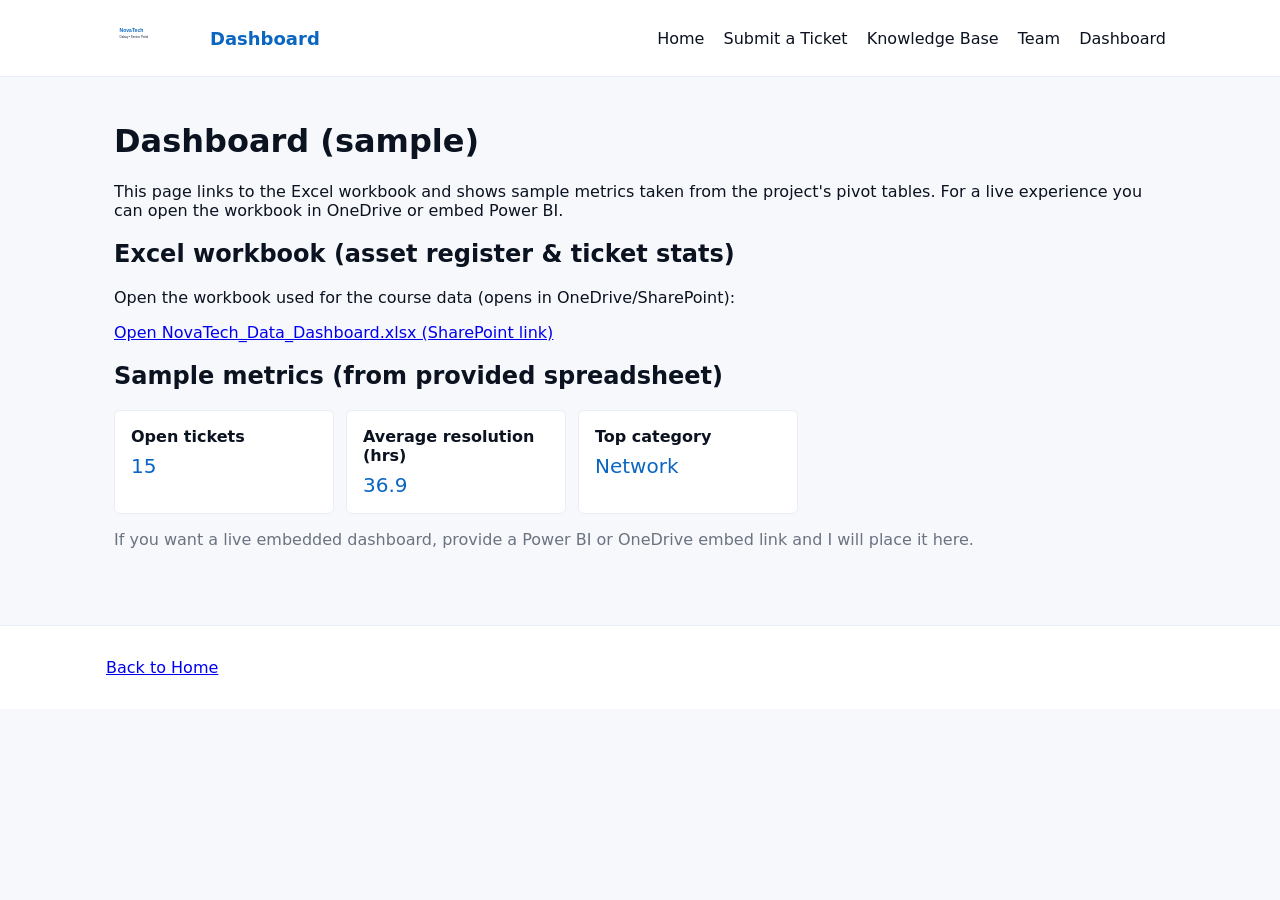
==== dashboard.html @ df5d6679 "initial scaffold: pages, styles, README, logo svg" ====
<!doctype html>
<html lang="en">
  <head>
    <meta charset="utf-8" />
    <meta name="viewport" content="width=device-width, initial-scale=1" />
    <title>Dashboard — NovaTech Portal</title>
    <link rel="stylesheet" href="/styles.css" />
  </head>
  <body>
    <header class="site-header small">
      <div class="container">
        <a class="brand" href="/index.html">
          <img src="/assets/logo.svg" alt="NovaTech Galaxy logo" class="logo" />
          <span class="brand-text">Dashboard</span>
        </a>
        <nav class="main-nav">
          <a href="/index.html">Home</a>
          <a href="/submit-ticket.html">Submit a Ticket</a>
          <a href="/knowledge-base.html">Knowledge Base</a>
          <a href="/team.html">Team</a>
          <a href="/dashboard.html">Dashboard</a>
        </nav>
      </div>
    </header>

    <main class="container">
      <h1>Dashboard (sample)</h1>
      <p>This page links to the Excel workbook and shows sample metrics taken from the project's pivot tables. For a live experience you can open the workbook in OneDrive or embed Power BI.</p>

      <section>
        <h2>Excel workbook (asset register & ticket stats)</h2>
        <p>Open the workbook used for the course data (opens in OneDrive/SharePoint):</p>
        <p><a href="https://advtechonline-my.sharepoint.com/personal/st10514673_rcconnect_edu_za/Documents/NovaTech_Data_Dashboard.xlsx%20(4).xlsx?web=1" target="_blank" rel="noopener">Open NovaTech_Data_Dashboard.xlsx (SharePoint link)</a></p>
      </section>

      <section>
        <h2>Sample metrics (from provided spreadsheet)</h2>
        <div class="cards">
          <div class="card"><strong>Open tickets</strong><div class="metric">15</div></div>
          <div class="card"><strong>Average resolution (hrs)</strong><div class="metric">36.9</div></div>
          <div class="card"><strong>Top category</strong><div class="metric">Network</div></div>
        </div>

        <p class="muted">If you want a live embedded dashboard, provide a Power BI or OneDrive embed link and I will place it here.</p>
      </section>
    </main>

    <footer class="site-footer">
      <div class="container">
        <p><a href="/index.html">Back to Home</a></p>
      </div>
    </footer>
  </body>
</html>
---- styles.css ----
/* Simple responsive styles for the NovaTech Portal scaffold */
:root{
  --bg:#0b1220;
  --panel:#ffffff;
  --accent:#0b66c2; /* blue */
  --muted:#6b7280;
  --max-width:1100px;
}
*{box-sizing:border-box}
body{font-family:Inter, ui-sans-serif, system-ui, -apple-system, "Segoe UI", Roboto, "Helvetica Neue", Arial; margin:0; color:#0b1220; background:#f6f8fb}
.container{max-width:var(--max-width); margin:0 auto; padding:24px}
.site-header{background:#fff; border-bottom:1px solid #e6eef9}
.site-header .container{display:flex; align-items:center; justify-content:space-between}
.brand{display:flex; align-items:center; gap:12px; text-decoration:none}
.logo{width:84px; height:auto}
.brand-text{font-weight:700; color:var(--accent); font-size:18px}
.main-nav a{margin-left:14px; text-decoration:none; color:#0b1220}
.hero{padding:28px 0}
.hero h1{margin:0 0 8px; color:var(--accent)}
.lead{color:var(--muted)}
.links{padding-left:16px}
.site-footer{background:#fff; border-top:1px solid #e6eef9; margin-top:36px}
.site-footer .container{padding:16px}
.team-grid{display:grid; grid-template-columns:repeat(auto-fit,minmax(220px,1fr)); gap:16px}
.team-card{background:#fff; border:1px solid #e8eef6; padding:16px; border-radius:6px}
.role{color:var(--muted); margin-top:6px}
.tech-table{width:100%; border-collapse:collapse; margin:16px 0}
.tech-table th, .tech-table td{border:1px solid #eef3fb; padding:8px}
.cards{display:flex; gap:12px; flex-wrap:wrap}
.card{background:#fff; border:1px solid #e8eef6; padding:16px; border-radius:6px; width:220px}
.metric{font-size:20px; color:var(--accent); margin-top:8px}
.muted{color:var(--muted)}
@media (max-width:700px){
  .site-header .container{flex-direction:column; align-items:flex-start; gap:12px}
  .main-nav{display:flex; gap:8px; flex-wrap:wrap}
}
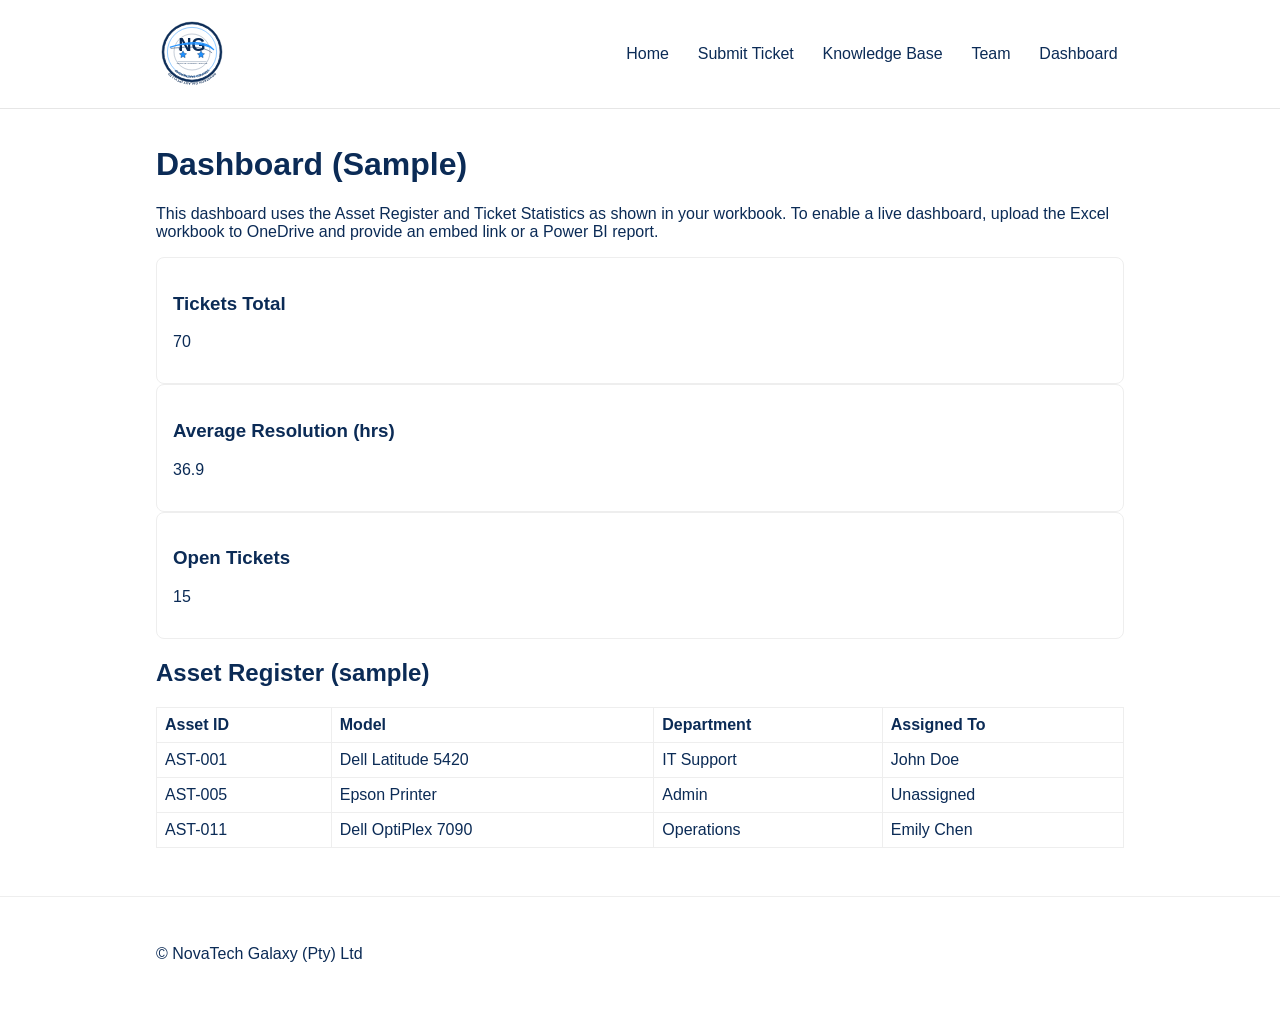
==== commit 3c807ef5: "Scaffold static site with pages and responsive header (uses badge SVG as logo placeholder)" ====
--- a/dashboard.html
+++ b/dashboard.html
@@ -1,21 +1,20 @@
 <!doctype html>
 <html lang="en">
   <head>
-    <meta charset="utf-8" />
-    <meta name="viewport" content="width=device-width, initial-scale=1" />
-    <title>Dashboard — NovaTech Portal</title>
-    <link rel="stylesheet" href="/styles.css" />
+    <meta charset="utf-8">
+    <meta name="viewport" content="width=device-width,initial-scale=1">
+    <title>Dashboard - NovaTech Portal</title>
+    <link rel="stylesheet" href="/css/styles.css">
   </head>
   <body>
     <header class="site-header small">
-      <div class="container">
-        <a class="brand" href="/index.html">
-          <img src="/assets/logo.svg" alt="NovaTech Galaxy logo" class="logo" />
-          <span class="brand-text">Dashboard</span>
+      <div class="container nav-row">
+        <a class="brand" href="/">
+          <img id="logo" src="/assets/novatech-badge.svg" alt="Novatech Galaxy logo">
         </a>
         <nav class="main-nav">
-          <a href="/index.html">Home</a>
-          <a href="/submit-ticket.html">Submit a Ticket</a>
+          <a href="/">Home</a>
+          <a href="/submit-ticket.html">Submit Ticket</a>
           <a href="/knowledge-base.html">Knowledge Base</a>
           <a href="/team.html">Team</a>
           <a href="/dashboard.html">Dashboard</a>
@@ -24,30 +23,31 @@
     </header>
 
     <main class="container">
-      <h1>Dashboard (sample)</h1>
-      <p>This page links to the Excel workbook and shows sample metrics taken from the project's pivot tables. For a live experience you can open the workbook in OneDrive or embed Power BI.</p>
+      <h1>Dashboard (Sample)</h1>
+      <p>This dashboard uses the Asset Register and Ticket Statistics as shown in your workbook. To enable a live dashboard, upload the Excel workbook to OneDrive and provide an embed link or a Power BI report.</p>
 
-      <section>
-        <h2>Excel workbook (asset register & ticket stats)</h2>
-        <p>Open the workbook used for the course data (opens in OneDrive/SharePoint):</p>
-        <p><a href="https://advtechonline-my.sharepoint.com/personal/st10514673_rcconnect_edu_za/Documents/NovaTech_Data_Dashboard.xlsx%20(4).xlsx?web=1" target="_blank" rel="noopener">Open NovaTech_Data_Dashboard.xlsx (SharePoint link)</a></p>
+      <section class="cards">
+        <div class="card small"><h3>Tickets Total</h3><p>70</p></div>
+        <div class="card small"><h3>Average Resolution (hrs)</h3><p>36.9</p></div>
+        <div class="card small"><h3>Open Tickets</h3><p>15</p></div>
       </section>
 
       <section>
-        <h2>Sample metrics (from provided spreadsheet)</h2>
-        <div class="cards">
-          <div class="card"><strong>Open tickets</strong><div class="metric">15</div></div>
-          <div class="card"><strong>Average resolution (hrs)</strong><div class="metric">36.9</div></div>
-          <div class="card"><strong>Top category</strong><div class="metric">Network</div></div>
-        </div>
-
-        <p class="muted">If you want a live embedded dashboard, provide a Power BI or OneDrive embed link and I will place it here.</p>
+        <h2>Asset Register (sample)</h2>
+        <table class="data-table">
+          <thead><tr><th>Asset ID</th><th>Model</th><th>Department</th><th>Assigned To</th></tr></thead>
+          <tbody>
+            <tr><td>AST-001</td><td>Dell Latitude 5420</td><td>IT Support</td><td>John Doe</td></tr>
+            <tr><td>AST-005</td><td>Epson Printer</td><td>Admin</td><td>Unassigned</td></tr>
+            <tr><td>AST-011</td><td>Dell OptiPlex 7090</td><td>Operations</td><td>Emily Chen</td></tr>
+          </tbody>
+        </table>
       </section>
     </main>
 
     <footer class="site-footer">
       <div class="container">
-        <p><a href="/index.html">Back to Home</a></p>
+        <p>&copy; NovaTech Galaxy (Pty) Ltd</p>
       </div>
     </footer>
   </body>
--- a/css/styles.css
+++ b/css/styles.css
@@ -0,0 +1,44 @@
+/* Basic responsive styles for Novatech Portal */
+:root{
+  --navy:#0b2b56;
+  --blue:#1e90ff;
+  --bg:#ffffff;
+  --muted:#666;
+}
+*{box-sizing:border-box}
+body{font-family:Inter, Arial, Helvetica, sans-serif;margin:0;color:var(--navy);background:var(--bg)}
+.container{max-width:1000px;margin:0 auto;padding:1rem}
+.site-header{background:#fff;border-bottom:1px solid #e6e6e6;position:sticky;top:0;z-index:50}
+.nav-row{display:flex;align-items:center;gap:1rem}
+.brand img#logo{height:72px;width:auto}
+.main-nav{margin-left:auto;display:flex;gap:1rem}
+.main-nav a{color:var(--navy);text-decoration:none;padding:0.6rem 0.4rem}
+.menu-toggle{display:none;background:none;border:0;font-size:20px}
+.hero{padding:3rem 0;background:linear-gradient(180deg,#f8fbff, #fff)}
+.hero h1{margin:0 0 0.5rem}
+.lead{color:var(--muted)}
+.btn{background:var(--blue);color:white;padding:0.6rem 1rem;border-radius:6px;text-decoration:none}
+.btn.ghost{background:transparent;color:var(--blue);border:1px solid var(--blue)}
+.features{display:grid;grid-template-columns:1fr 1fr;gap:2rem;padding:2rem 0}
+.form-card{background:#fff;border:1px solid #eee;padding:1rem;border-radius:8px}
+.mock-form label{display:block;margin-bottom:0.8rem}
+.mock-form input,.mock-form select,.mock-form textarea{width:100%;padding:0.5rem;border:1px solid #ddd;border-radius:4px}
+.muted{color:var(--muted)}
+.team-grid{display:grid;grid-template-columns:repeat(4,1fr);gap:1rem}
+.card{background:#fff;border:1px solid #eee;padding:1rem;border-radius:8px}
+.data-table{width:100%;border-collapse:collapse}
+.data-table th,.data-table td{padding:0.5rem;border:1px solid #eee;text-align:left}
+.site-footer{border-top:1px solid #eee;padding:1rem 0;margin-top:2rem}
+
+/* Responsive */
+@media (max-width:768px){
+  .main-nav{display:none}
+  .menu-toggle{display:block;margin-left:auto}
+  body.nav-open .main-nav{display:flex;flex-direction:column;position:absolute;top:72px;right:0;background:#fff;padding:1rem;border-left:1px solid #eee}
+  .brand img#logo{height:48px}
+  .features{grid-template-columns:1fr}
+  .team-grid{grid-template-columns:repeat(2,1fr)}
+}
+@media (max-width:420px){
+  .team-grid{grid-template-columns:1fr}
+}
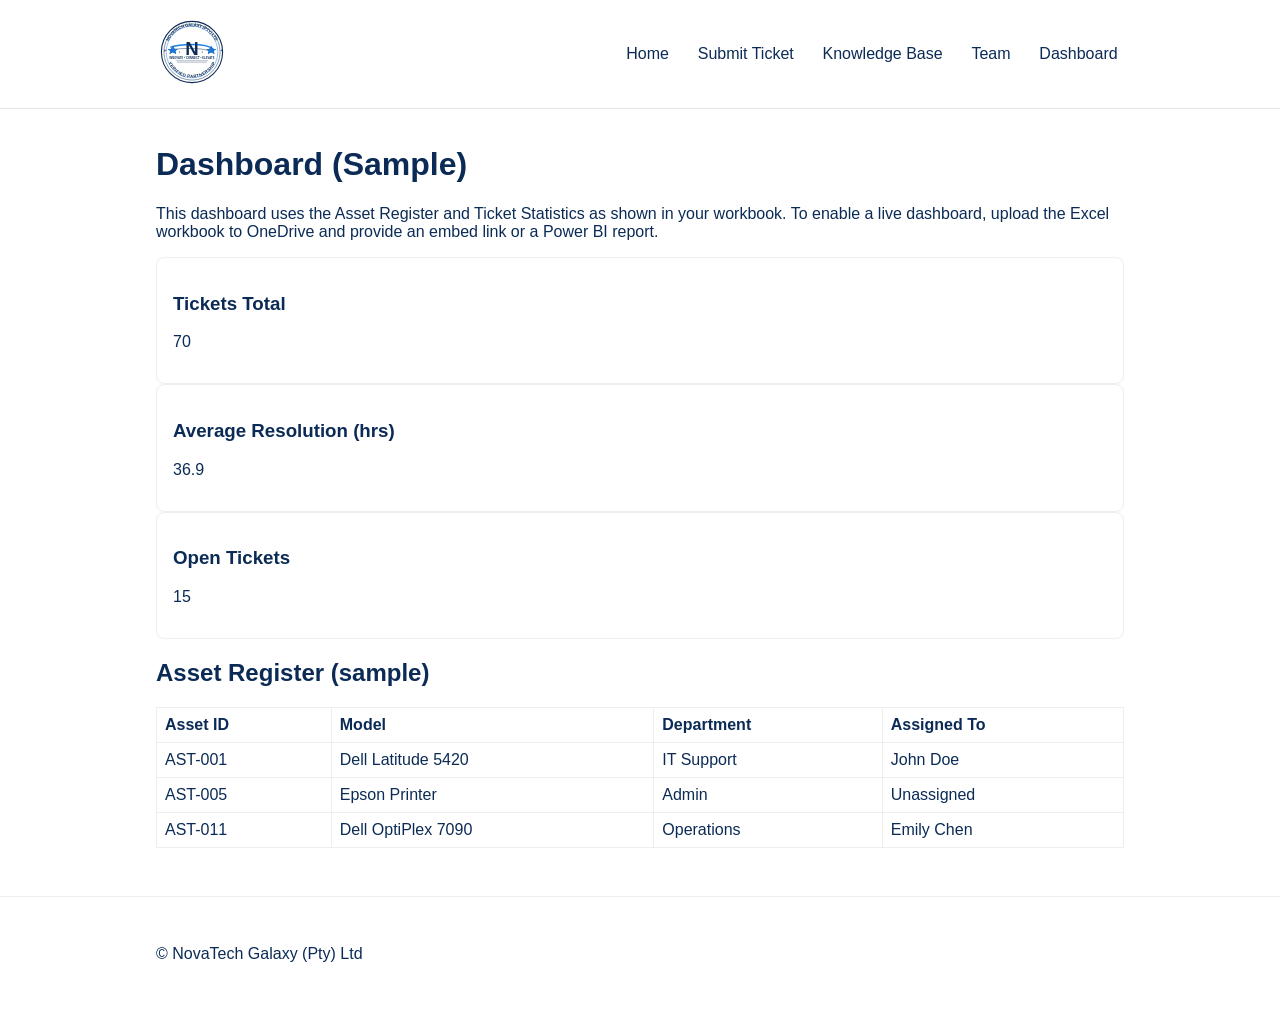
==== commit 77f47091: "Replace header logo references with original-logo.svg on all pages" ====
--- a/dashboard.html
+++ b/dashboard.html
@@ -10,7 +10,7 @@
     <header class="site-header small">
       <div class="container nav-row">
         <a class="brand" href="/">
-          <img id="logo" src="/assets/novatech-badge.svg" alt="Novatech Galaxy logo">
+          <img id="logo" src="/assets/original-logo.svg" alt="Novatech Galaxy logo">
         </a>
         <nav class="main-nav">
           <a href="/">Home</a>
